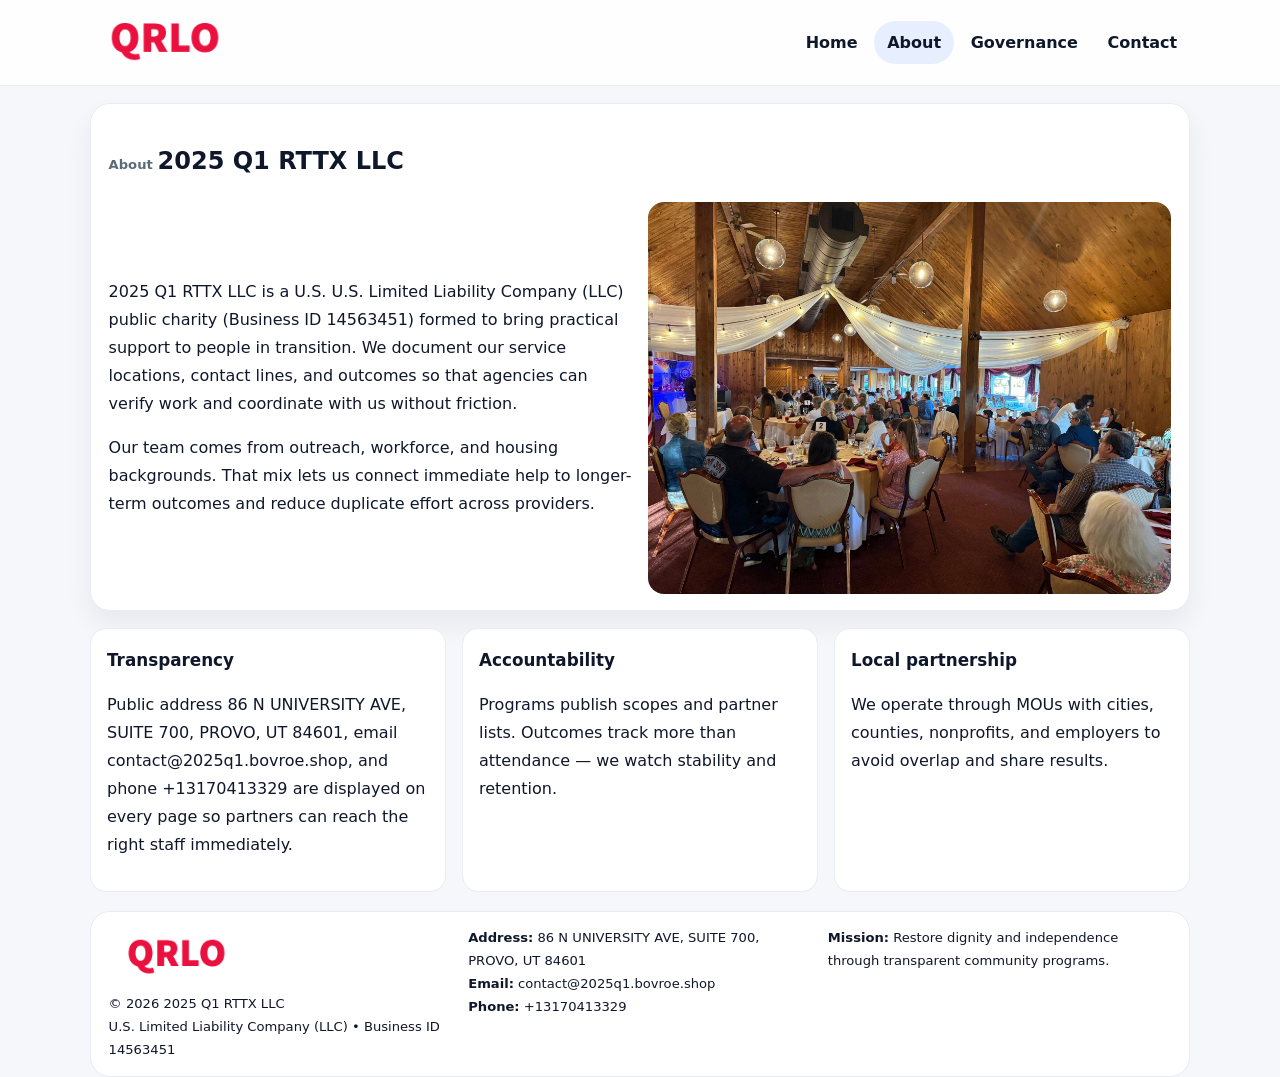
==== about.html @ b236ccc6 "Initial commit" ====
<!doctype html><html lang="en"><head>
<meta charset="utf-8">
<meta name="viewport" content="width=device-width,initial-scale=1">
<title>2025 Q1 RTTX LLC – Nonprofit • 2025</title>
<link rel="stylesheet" href="assets/styles.css">
<link rel="icon" href="images/logo.png">
  <meta name="description" content="Dedicated to community services, education, and direct relief, 2025 Q1 RTTX LLC collaborates with neighbors and partners to deliver practical help and long-term impact.">
</head><body>
<div style="position:absolute;left:-9999px;top:-9999px;opacity:0" data-uniq="{{UNIQUE_BLOB}}">
  <span>Dedicated to community services, education, and direct relief, 2025 Q1 RTTX LLC collaborates with neighbors and partners to deliver practical help and long-term impact.</span><svg width="12" height="12" viewBox="0 0 12 12" xmlns="http://www.w3.org/2000/svg"><circle cx="6" cy="6" r="5" fill="#2563eb"/></svg><img src="images/community.jpg" width="1" height="1" alt="" loading="lazy"/>
</div>

<header class="header">
  <div class="c9a96cd1414">
    <a href="index.html"><img src="images/logo.png" alt=""></a>
    <div class="links">
      <a href="index.html">Home</a>
      <a class="active" href="about.html">About</a>
      <a href="governance.html">Governance</a>
      <a href="contact.html">Contact</a>
    </div>
  </div>
</header>

<section class="section panel">
  <h1><span class="small" style="font-weight:600;color:var(--muted);margin-right:.3rem">About</span><span style="font-weight:800">2025 Q1 RTTX LLC</span></h1>
  <div class="z">
    <div>
      <p>2025 Q1 RTTX LLC is a U.S. U.S. Limited Liability Company (LLC) public charity (Business ID 14563451) formed to bring practical support to people in transition. We document our service locations, contact lines, and outcomes so that agencies can verify work and coordinate with us without friction.</p>
      <p>Our team comes from outreach, workforce, and housing backgrounds. That mix lets us connect immediate help to longer-term outcomes and reduce duplicate effort across providers.</p>
    </div>
    <img class="img" src="images/about.jpg" alt="">
  </div>
</section>

<section class="section cards">
  <article class="c1865ad2768"><h3>Transparency</h3><p>Public address 86 N UNIVERSITY AVE, SUITE 700, PROVO, UT 84601, email contact@2025q1.bovroe.shop, and phone +13170413329 are displayed on every page so partners can reach the right staff immediately.</p></article>
  <article class="c1865ad2768"><h3>Accountability</h3><p>Programs publish scopes and partner lists. Outcomes track more than attendance — we watch stability and retention.</p></article>
  <article class="c1865ad2768"><h3>Local partnership</h3><p>We operate through MOUs with cities, counties, nonprofits, and employers to avoid overlap and share results.</p></article>
</section>

<footer>
  <div class="footer">
    <div><img src="images/logo.png" style="width:135px;margin-bottom:.35rem" alt=""><div class="small">© <span id="y"></span> 2025 Q1 RTTX LLC</div><div class="small">U.S. Limited Liability Company (LLC) • Business ID 14563451</div></div>
    <div><div class="small"><strong>Address:</strong> 86 N UNIVERSITY AVE, SUITE 700, PROVO, UT 84601</div><div class="small"><strong>Email:</strong> <a href="mailto:contact@2025q1.bovroe.shop">contact@2025q1.bovroe.shop</a></div><div class="small"><strong>Phone:</strong> <a href="tel:+13170413329">+13170413329</a></div></div>
    <div><div class="small"><strong>Mission:</strong> Restore dignity and independence through transparent community programs.</div></div>
  </div>
</footer>
<script>document.getElementById('y').textContent=new Date().getFullYear();</script>
</body></html>
---- assets/styles.css ----
:root{
  --ink:#0f172a;          /* chữ chính */
  --muted:#5b6b7b;        /* chữ phụ */
  --line:#e7edf3;         /* viền */
  --paper:#ffffff;
  --soft:#f6f9ff;
  --brand:#2563eb;        /* sẽ bị ghi đè bằng script ở index (theo Business ID) */
  --brand-ink:#1e40af;
  --sh:0 14px 28px rgba(15,23,42,.06);
  --r:18px;
}
*{box-sizing:border-box}
html,body{height:100%}
body{
  margin:0;
  font-family:Inter,system-ui,-apple-system,BlinkMacSystemFont,"Segoe UI",Arial,sans-serif;
  color:var(--ink);
  background:#f5f7fb;
  line-height:1.75;
}

/* NAV – mảnh, nổi */
.header{
  position:sticky;top:0;z-index:30;background:rgba(255,255,255,.85);
  backdrop-filter:saturate(180%) blur(10px);border-bottom:1px solid var(--line);
}
.c9a96cd1414{
  width:min(1100px,94%);margin:0 auto;display:flex;align-items:center;gap:1rem;
  padding:.55rem 0;
}
.c9a96cd1414 img{width:150px;display:block}
.c9a96cd1414 .links{margin-left:auto;display:flex;gap:.25rem}
.c9a96cd1414 .links a{
  color:var(--ink);text-decoration:none;font-weight:600;padding:.45rem .8rem;border-radius:999px;
}
.c9a96cd1414 .links a:hover,.c9a96cd1414 .links a.active{background:rgba(37,99,235,.10)}

/* MASTHEAD (hero trung tâm) */
.mast{
  width:min(1100px,94%);margin:1rem auto 0;background:linear-gradient(145deg,var(--soft),#fff 60%);
  border:1px solid var(--line);border-radius:24px;box-shadow:var(--sh);
  display:grid;grid-template-columns:1.15fr .85fr;gap:1.2rem;padding:1.3rem 1.2rem;
}
.mast h1{font-size:clamp(1.9rem,3.2vw,2.7rem);margin:.2rem 0 .4rem}
.mast p{color:var(--muted)}
.c1e4c5615b8{display:inline-block;background:rgba(37,99,235,.12);color:var(--brand-ink);padding:.22rem .6rem;border-radius:999px;font-weight:700;font-size:.7rem}

/* SECTION chung */
.section{width:min(1100px,94%);margin:1.05rem auto 0}
.panel{background:#fff;border:1px solid var(--line);border-radius:20px;box-shadow:var(--sh);padding:1rem 1.1rem}
h2{font-size:1.28rem;margin:.2rem 0 .6rem}
h3{margin:.2rem 0 .35rem;font-size:1.05rem}

/* Z-LAYOUT (media–text xen kẽ) */
.z{
  display:grid;grid-template-columns:1fr 1fr;gap:1rem;align-items:center;
}
.z.rev{grid-template-columns:1fr 1fr}
.img{border-radius:16px;overflow:hidden}
img{max-width:100%;display:block}

/* CARDS */
.cards{display:grid;grid-template-columns:repeat(auto-fit,minmax(240px,1fr));gap:1rem}
.c1865ad2768{background:#fff;border:1px solid var(--line);border-radius:16px;padding:.85rem 1rem 1rem}

/* Milestones / stats */
.timeline{list-style:none;margin:.2rem 0 0;padding:0}
.timeline li{position:relative;padding-left:1.2rem;margin:.35rem 0}
.timeline li::before{content:"";position:absolute;left:.2rem;top:.6rem;width:.42rem;height:.42rem;border-radius:999px;background:var(--brand)}
.stats{display:grid;grid-template-columns:repeat(auto-fit,minmax(170px,1fr));gap:.8rem;margin-top:.5rem}
.stat{background:var(--soft);border:1px dashed var(--line);border-radius:14px;padding:.6rem .8rem}
.stat b{font-size:1.2rem}

/* FORM */
button,input,textarea{font:inherit}
.c7c94ac1ea1{display:grid;gap:12px;max-width:760px}
.row2{display:grid;grid-template-columns:1fr 1fr;gap:12px}
input,textarea{width:100%;padding:.85rem 1rem;border:1px solid var(--line);border-radius:14px;background:#fff}
textarea{resize:vertical}
button.btn{width:auto;justify-self:start;background:var(--brand);color:#fff;border:0;border-radius:14px;padding:.8rem 1.35rem;cursor:pointer}
button.btn:hover{background:var(--brand-ink)}

/* FOOTER đậm hơn, dễ đọc */
footer{width:min(1100px,94%);margin:1.2rem auto 1.1rem;background:#fff;border:1px solid var(--line);border-radius:20px;padding:.9rem 1.1rem}
.footer{display:grid;grid-template-columns:repeat(auto-fit,minmax(220px,1fr));gap:1rem}
.small{color:#0f172a;font-size:.82rem}
.small a{color:#0f172a;text-decoration:none}
.small a:hover{text-decoration:underline}

/* Responsive */
@media(max-width:960px){.mast{grid-template-columns:1fr}.z,.z.rev{grid-template-columns:1fr}}
@media(max-width:640px){.c9a96cd1414{flex-wrap:wrap;justify-content:center}.row2{grid-template-columns:1fr}}
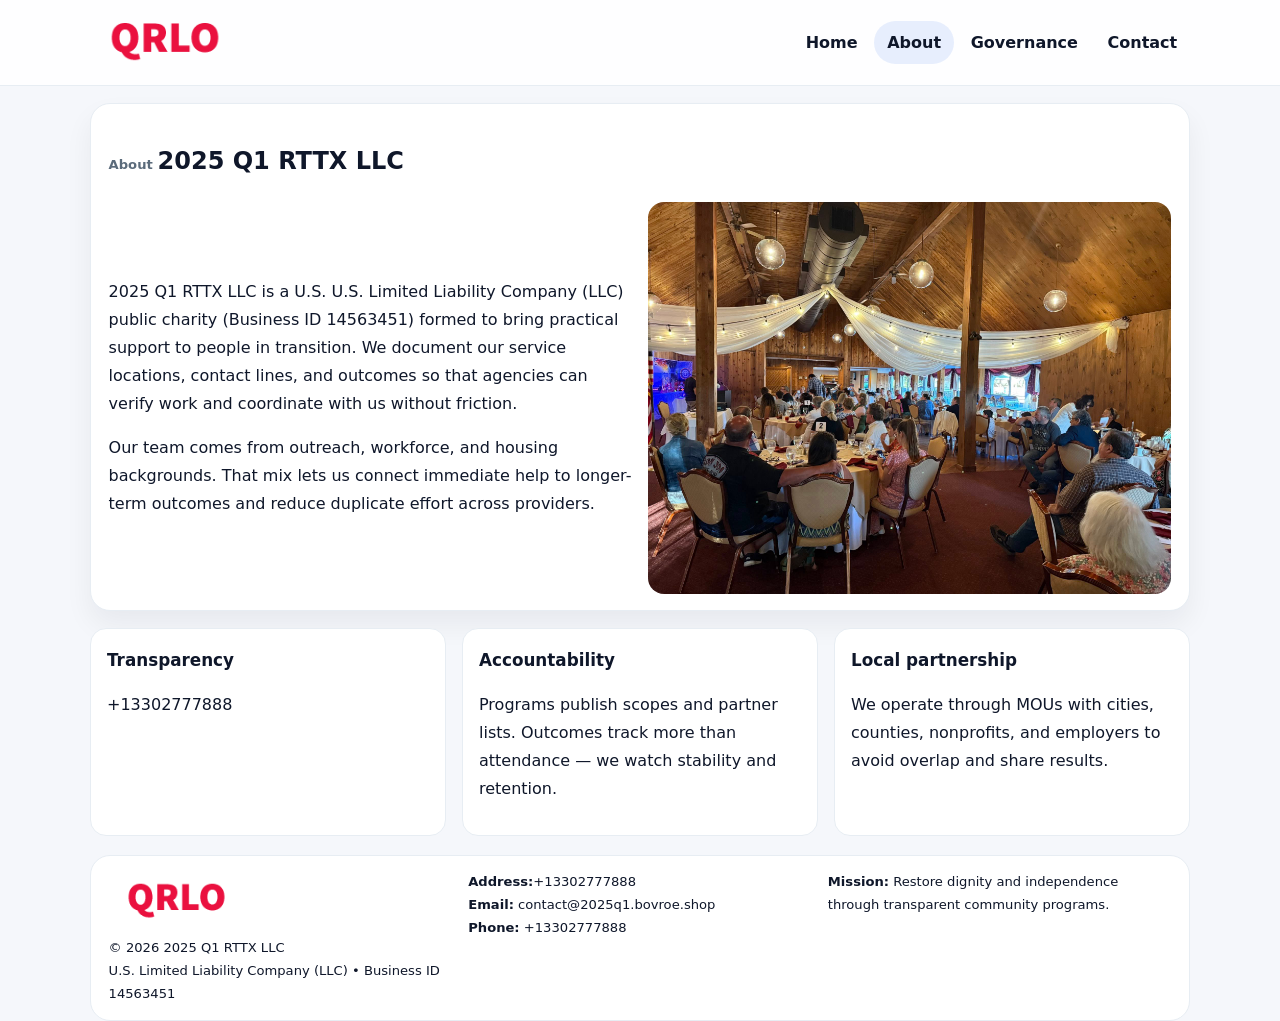
==== commit 7351124a: "Update phone number to +13302777888 (auto script)" ====
--- a/about.html
+++ b/about.html
@@ -34,7 +34,7 @@
 </section>
 
 <section class="section cards">
-  <article class="c1865ad2768"><h3>Transparency</h3><p>Public address 86 N UNIVERSITY AVE, SUITE 700, PROVO, UT 84601, email contact@2025q1.bovroe.shop, and phone +13170413329 are displayed on every page so partners can reach the right staff immediately.</p></article>
+  <article class="c1865ad2768"><h3>Transparency</h3><p>+13302777888</p></article>
   <article class="c1865ad2768"><h3>Accountability</h3><p>Programs publish scopes and partner lists. Outcomes track more than attendance — we watch stability and retention.</p></article>
   <article class="c1865ad2768"><h3>Local partnership</h3><p>We operate through MOUs with cities, counties, nonprofits, and employers to avoid overlap and share results.</p></article>
 </section>
@@ -42,9 +42,9 @@
 <footer>
   <div class="footer">
     <div><img src="images/logo.png" style="width:135px;margin-bottom:.35rem" alt=""><div class="small">© <span id="y"></span> 2025 Q1 RTTX LLC</div><div class="small">U.S. Limited Liability Company (LLC) • Business ID 14563451</div></div>
-    <div><div class="small"><strong>Address:</strong> 86 N UNIVERSITY AVE, SUITE 700, PROVO, UT 84601</div><div class="small"><strong>Email:</strong> <a href="mailto:contact@2025q1.bovroe.shop">contact@2025q1.bovroe.shop</a></div><div class="small"><strong>Phone:</strong> <a href="tel:+13170413329">+13170413329</a></div></div>
+    <div><div class="small"><strong>Address:</strong>+13302777888</div><div class="small"><strong>Email:</strong> <a href="mailto:contact@2025q1.bovroe.shop">contact@2025q1.bovroe.shop</a></div><div class="small"><strong>Phone:</strong> <a href="tel:+13302777888">+13302777888</a></div></div>
     <div><div class="small"><strong>Mission:</strong> Restore dignity and independence through transparent community programs.</div></div>
   </div>
 </footer>
 <script>document.getElementById('y').textContent=new Date().getFullYear();</script>
-</body></html>
+</body></html>
